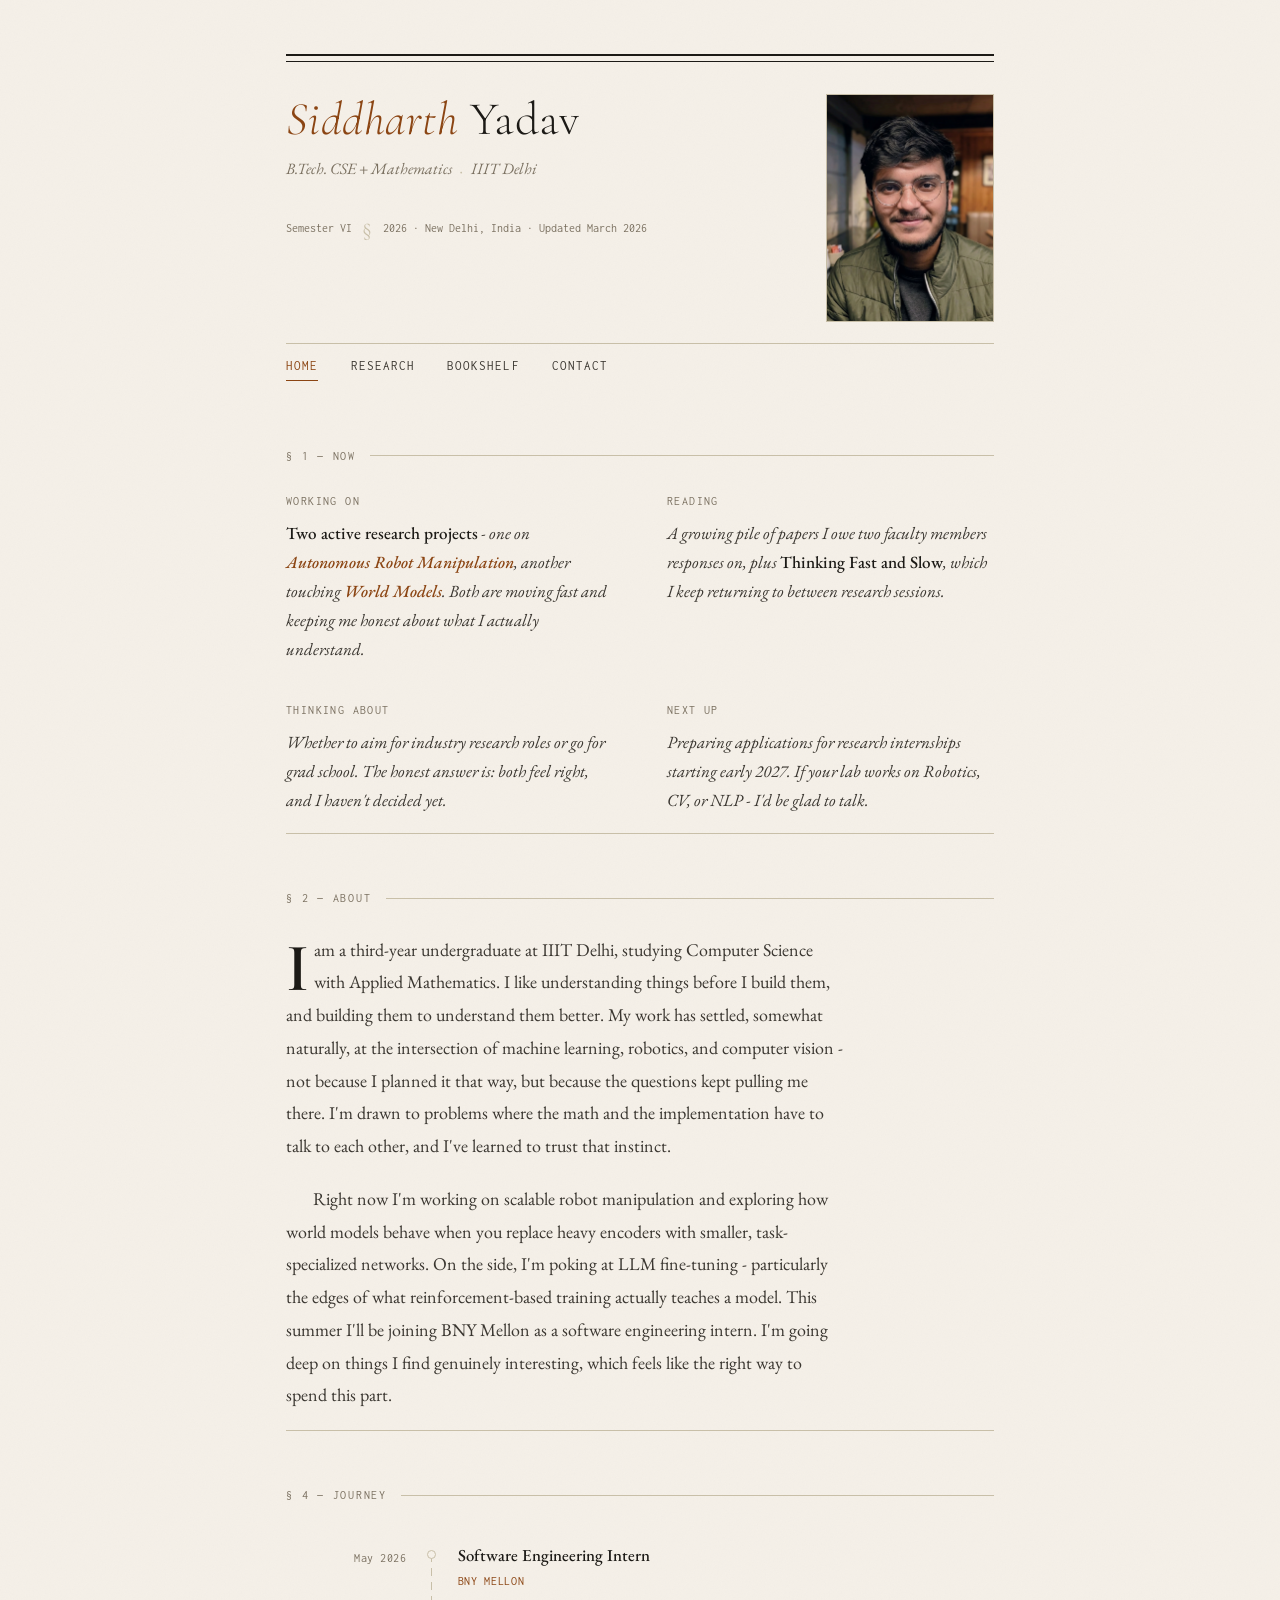
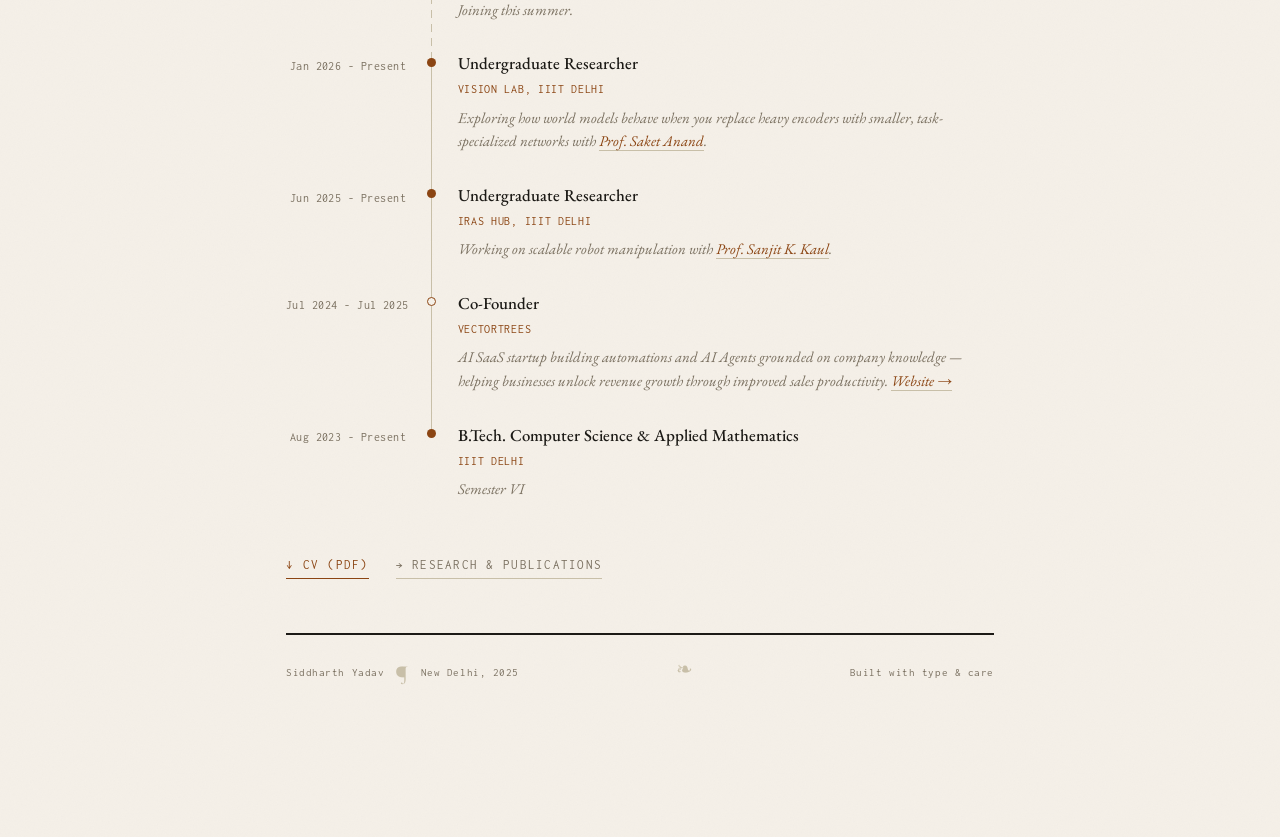
==== index.html @ 55d3227c "initial commit" ====
<!DOCTYPE html>
<html lang="en">
<head>
  <meta charset="UTF-8" />
  <meta name="viewport" content="width=device-width, initial-scale=1.0" />
  <title>Siddharth Yadav</title>
  <link rel="stylesheet" href="style.css" />
</head>
<body>
<div class="page">

  <script src="header.js"></script>

  <main>

    <!-- § NOW -->
    <section class="section anim-1" id="now">
      <div class="section-label">§ 1 — Now</div>
      <div class="now-grid">
        <div>
          <div class="now-item-label">Working on</div>
          <div class="now-item-content"><strong>Two active research projects</strong> - one on <em class="topic">Autonomous Robot Manipulation</em>, another touching <em class="topic">World Models</em>. Both are moving fast and keeping me honest about what I actually understand.</div>
        </div>
        <div>
          <div class="now-item-label">Reading</div>
          <div class="now-item-content">A growing pile of papers I owe two faculty members responses on, plus <strong>Thinking Fast and Slow</strong>, which I keep returning to between research sessions.</div>
        </div>
        <div>
          <div class="now-item-label">Thinking about</div>
          <div class="now-item-content">Whether to aim for industry research roles or go for grad school. The honest answer is: both feel right, and I haven't decided yet.</div>
        </div>
        <div>
          <div class="now-item-label">Next up</div>
          <div class="now-item-content">Preparing applications for research internships starting early 2027. If your lab works on Robotics, CV, or NLP - I'd be glad to talk.</div>
        </div>
      </div>
    </section>

    <!-- § ABOUT -->
    <section class="section anim-2" id="about">
      <div class="section-label">§ 2 — About</div>
      <div class="prose drop-cap">
        <p>I am a third-year undergraduate at IIIT Delhi, studying Computer Science with Applied Mathematics. I like understanding things before I build them, and building them to understand them better. My work has settled, somewhat naturally, at the intersection of machine learning, robotics, and computer vision - not because I planned it that way, but because the questions kept pulling me there. I'm drawn to problems where the math and the implementation have to talk to each other, and I've learned to trust that instinct.</p>

        <p>Right now I'm working on scalable robot manipulation and exploring how world models behave when you replace heavy encoders with smaller, task-specialized networks. On the side, I'm poking at LLM fine-tuning - particularly the edges of what reinforcement-based training actually teaches a model. This summer I'll be joining BNY Mellon as a software engineering intern. I'm going deep on things I find genuinely interesting, which feels like the right way to spend this part.</p>
      </div>
    </section>

    <section class="section anim-4" id="journey">
      <div class="section-label">§ 4 — Journey</div>

      <ol class="timeline">

        <li class="tl-item">
          <div class="tl-year">May 2026</div>
          <div class="tl-dot tl-dot--future"></div>
          <div class="tl-body">
            <div class="tl-role">Software Engineering Intern</div>
            <div class="tl-org">BNY Mellon</div>
            <div class="tl-desc">Joining this summer.</div>
          </div>
        </li>

        <li class="tl-item">
          <div class="tl-year">Jan 2026 - Present</div>
          <div class="tl-dot"></div>
          <div class="tl-body">
            <div class="tl-role">Undergraduate Researcher</div>
            <div class="tl-org">Vision Lab, IIIT Delhi</div>
            <div class="tl-desc">Exploring how world models behave when you replace heavy encoders with smaller, task-specialized networks with <a href="https://www.iiitd.ac.in/anands">Prof. Saket Anand</a>.</div>
          </div>
        </li>

        <li class="tl-item">
          <div class="tl-year">Jun 2025 - Present</div>
          <div class="tl-dot"></div>
          <div class="tl-body">
            <div class="tl-role">Undergraduate Researcher</div>
            <div class="tl-org">IRAS Hub, IIIT Delhi</div>
            <div class="tl-desc">Working on scalable robot manipulation with <a href="https://www.iiitd.ac.in/skkaul">Prof. Sanjit K. Kaul</a>.</div>
          </div>
        </li>

        <li class="tl-item">
          <div class="tl-year">Jul 2024 - Jul 2025</div>
          <div class="tl-dot tl-dot--open"></div>
          <div class="tl-body">
            <div class="tl-role">Co-Founder</div>
            <div class="tl-org">VectorTrees</div>
            <div class="tl-desc">AI SaaS startup building automations and AI Agents grounded on company knowledge — helping businesses unlock revenue growth through improved sales productivity. <a href="https://vectortrees.vercel.app/">Website &rarr;</a></div>
          </div>
        </li>

        <li class="tl-item">
          <div class="tl-year">Aug 2023 - Present</div>
          <div class="tl-dot"></div>
          <div class="tl-body">
            <div class="tl-role">B.Tech. Computer Science &amp; Applied Mathematics</div>
            <div class="tl-org">IIIT Delhi</div>
            <div class="tl-desc">Semester VI</div>
          </div>
        </li>

      </ol>

      <div style="margin-top:2rem; display:flex; gap:1.5rem; flex-wrap:wrap;">
        <a href="#" class="text-link text-link-accent">&#8595; CV (PDF)</a>
        <a href="research.html" class="text-link text-link-muted">&rarr; Research &amp; publications</a>
      </div>
    </section>


    <!-- § NEWS
    <section class="section anim-3" id="news">
      <div class="section-label">§ 3 — News</div>
      <ul class="news-list">
        <li>
          <span class="news-date">Jan 2025</span>
          <span class="news-text">Paper accepted at the <em>ICLR Workshop</em> — my first published work. <a href="research.html">Read →</a><span class="news-tag">Paper</span></span>
        </li>
        <li>
          <span class="news-date">Dec 2024</span>
          <span class="news-text">Began a third active research collaboration, this time on a problem at the intersection of CV and NLP.<span class="news-tag">Research</span></span>
        </li>
        <li>
          <span class="news-date">Aug 2024</span>
          <span class="news-text">Started Semester V — deepest coursework yet, and the point where the applied maths started feeling useful rather than compulsory.<span class="news-tag">Academic</span></span>
        </li>
        <li>
          <span class="news-date">May 2024</span>
          <span class="news-text">Joined a second faculty lab, expanding my research to include natural language processing.<span class="news-tag">Research</span></span>
        </li>
        <li>
          <span class="news-date">Jan 2024</span>
          <span class="news-text">Began working with my first research supervisor at IIIT Delhi, on problems in computer vision and visual reasoning.<span class="news-tag">Research</span></span>
        </li>
      </ul>
    </section>

  </main> -->

  <footer class="site-footer">
    <span>Siddharth Yadav <span class="ornament">¶</span> New Delhi, 2025</span>
    <span class="footer-ornament">❧</span>
    <span>Built with type &amp; care</span>
  </footer>

</div>
</body>
</html>
---- style.css ----
@import url('https://fonts.googleapis.com/css2?family=EB+Garamond:ital,wght@0,400;0,500;0,600;1,400;1,500&family=Cormorant+Garamond:ital,wght@0,300;0,400;0,600;1,300;1,400&family=Inconsolata:wght@400;500&display=swap');

:root {
  --cream:    #f5f0e8;
  --cream-dk: #ede8dc;
  --ink:      #1c1a16;
  --ink-lt:   #3a3630;
  --ink-muted:#7a7060;
  --rule:     #c8bfa8;
  --accent:   #8b4513;
  --serif:    'EB Garamond', Georgia, serif;
  --display:  'Cormorant Garamond', Georgia, serif;
  --mono:     'Inconsolata', monospace;
}

*, *::before, *::after { box-sizing: border-box; margin: 0; padding: 0; }
html { font-size: 18px; scroll-behavior: smooth; }

body {
  background-color: var(--cream);
  color: var(--ink);
  font-family: var(--serif);
  line-height: 1.75;
  background-image: url("data:image/svg+xml,%3Csvg xmlns='http://www.w3.org/2000/svg' width='300' height='300'%3E%3Cfilter id='noise'%3E%3CfeTurbulence type='fractalNoise' baseFrequency='0.75' numOctaves='4' stitchTiles='stitch'/%3E%3CfeColorMatrix type='saturate' values='0'/%3E%3C/filter%3E%3Crect width='300' height='300' filter='url(%23noise)' opacity='0.035'/%3E%3C/svg%3E");
  min-height: 100vh;
}

/* ── LAYOUT ── */
.page { max-width: 780px; margin: 0 auto; padding: 0 2rem; }

.top-rule      { border: none; border-top: 2.5px solid var(--ink); margin: 3rem 0 0; }
.top-rule-thin { border: none; border-top: 1px solid var(--ink); margin: 0.25rem 0 0; }

/* ── SITE HEADER (shared across all pages) ── */
.site-header {
  padding: 1.8rem 0 0;
}
.site-header-inner {
  display: grid;
  grid-template-columns: 1fr auto;
  align-items: start;
  gap: 1.5rem;
  padding-bottom: 1.2rem;
}
.masthead-name {
  font-family: var(--display);
  font-size: 2.6rem;
  font-weight: 300;
  letter-spacing: 0.01em;
  line-height: 1.1;
  text-decoration: none;
  color: var(--ink);
  display: block;
}
.masthead-name em { font-style: italic; color: var(--accent); }
.masthead-tagline { font-size: 0.88rem; color: var(--ink-muted); font-style: italic; margin-top: 0.35rem; }
.masthead-meta {
  font-family: var(--mono);
  font-size: 0.68rem;
  color: var(--ink-muted);
  line-height: 1.9;
  margin-top: 1.1rem;
}

/* Portrait */
.portrait-wrap { display: flex; flex-direction: column; align-items: center; gap: 0.45rem; }
.portrait-box {
  width: 168px; height: 228px;
  border: 1px solid var(--rule);
  overflow: hidden;
  flex-shrink: 0;
}
.portrait-box img { width: 100%; height: 100%; object-fit: cover; display: block; }

/* ── NAV ── */
.site-nav {
  border-top: 1px solid var(--rule);
  padding: 0.6rem 0;
  display: flex;
  gap: 1.8rem;
  flex-wrap: wrap;
  font-family: var(--mono);
  font-size: 0.72rem;
  letter-spacing: 0.08em;
  text-transform: uppercase;
  margin-bottom: 0;
}
.site-nav a { color: var(--ink-lt); text-decoration: none; transition: color 0.2s; }
.site-nav a:hover { color: var(--accent); }
.site-nav a.active { color: var(--accent); border-bottom: 1px solid var(--accent); padding-bottom: 2px; }

/* ── MAIN CONTENT ── */
main { padding: 3rem 0 5rem; }

/* ── SECTION LABEL ── */
.section-label {
  font-family: var(--mono);
  font-size: 0.65rem;
  letter-spacing: 0.15em;
  text-transform: uppercase;
  color: var(--ink-muted);
  margin-bottom: 1.4rem;
  display: flex;
  align-items: center;
  gap: 0.8rem;
}
.section-label::after { content: ''; flex: 1; height: 1px; background: var(--rule); }

.section { padding: 3rem 0 1rem; border-top: 1px solid var(--rule); }
.section:first-child { border-top: none; padding-top: 0; }

/* ── PROSE ── */
.prose { font-size: 1rem; line-height: 1.82; color: var(--ink-lt); max-width: 62ch; }
.prose p + p { margin-top: 1.1em; text-indent: 1.5em; }
.prose a { color: var(--accent); text-decoration: underline; text-decoration-thickness: 1px; text-underline-offset: 2px; }
.prose.drop-cap p:first-child::first-letter {
  font-family: var(--display);
  font-size: 3.8rem; font-weight: 600;
  float: left; line-height: 0.78;
  margin-right: 0.08em; margin-top: 0.12em;
  color: var(--ink);
}

/* ── NOW GRID ── */
.now-grid { display: grid; grid-template-columns: 1fr 1fr; gap: 2rem 3rem; margin-top: 1.2rem; }
.now-item-label { font-family: var(--mono); font-size: 0.65rem; letter-spacing: 0.12em; text-transform: uppercase; color: var(--ink-muted); margin-bottom: 0.4rem; }
.now-item-content { font-size: 0.95rem; color: var(--ink-lt); line-height: 1.7; font-style: italic; }
.now-item-content strong { font-style: normal; font-weight: 500; color: var(--ink); }
.now-item-content .topic { font-style: italic; color: var(--accent); font-weight: 500; }

/* ── NEWS ── */
.news-list { list-style: none; margin-top: 0.3rem; }
.news-list li {
  display: grid;
  grid-template-columns: 88px 1fr;
  gap: 0 1.4rem;
  padding: 0.85rem 0;
  border-bottom: 1px solid var(--cream-dk);
  align-items: baseline;
}
.news-date { font-family: var(--mono); font-size: 0.65rem; color: var(--ink-muted); white-space: nowrap; padding-top: 0.2rem; }
.news-text { font-size: 0.92rem; color: var(--ink-lt); line-height: 1.6; }
.news-text a { color: var(--accent); text-decoration: none; border-bottom: 1px solid var(--rule); transition: border-color 0.2s; }
.news-text a:hover { border-color: var(--accent); }
.news-tag {
  display: inline-block;
  font-family: var(--mono); font-size: 0.54rem;
  letter-spacing: 0.1em; text-transform: uppercase;
  color: var(--ink-muted); border: 1px solid var(--rule);
  padding: 0.1em 0.5em; margin-left: 0.4em;
  vertical-align: middle; position: relative; top: -1px;
}

/* ── JOURNEY TIMELINE ── */
.timeline {
  list-style: none;
  position: relative;
  margin-top: 0.8rem;
  padding-left: 0;
}
.tl-item {
  display: grid;
  grid-template-columns: 120px 12px 1fr;
  gap: 0 1.1rem;
  align-items: start;
  padding: 0.75rem 0;
  position: relative;
}
/* Seamless segment: runs from this dot's center to the next dot's center */
.tl-item:not(:last-child)::after {
  content: '';
  position: absolute;
  left: calc(120px + 1.1rem + 5px);
  top: calc(0.75rem + 0.3rem + 4.5px);        /* this dot center    */
  bottom: calc(-0.75rem - 0.3rem - 4.5px);     /* next dot center    */
  width: 1px;
  background: var(--rule);
}
/* Dashed accent segment from a future entry */
.tl-item:has(.tl-dot--future):not(:last-child)::after {
  background: repeating-linear-gradient(
    to bottom,
    var(--rule) 0px,
    var(--rule) 8px,
    transparent 8px,
    transparent 14px
  );
  border-left: none;
  width: 1px;
  left: calc(120px + 1.1rem + 5px);
}
.tl-year {
  font-family: var(--mono);
  font-size: 0.64rem;
  color: var(--ink-muted);
  text-align: right;
  padding-top: 0.2rem;
  letter-spacing: 0.04em;
  white-space: nowrap;
}
.tl-dot {
  width: 9px;
  height: 9px;
  border-radius: 50%;
  background: var(--accent);
  margin-top: 0.3rem;
  position: relative;
  z-index: 1;
  flex-shrink: 0;
  justify-self: center;
}
/* Open dot = still ongoing */
.tl-dot--future {
  background: var(--cream);
  border: 1.5px solid var(--rule);
}
/* Accent ring = upcoming / future */
.tl-dot--open {
  width: 9px;
  height: 9px;
  background: var(--cream);
  border: 1.5px solid var(--accent);
}
.tl-body { padding-bottom: 0.2rem; }
.tl-role {
  font-size: 0.93rem;
  font-weight: 500;
  color: var(--ink);
  line-height: 1.4;
}
.tl-org {
  font-family: var(--mono);
  font-size: 0.64rem;
  letter-spacing: 0.06em;
  color: var(--accent);
  text-transform: uppercase;
  margin-top: 0.2rem;
}
.tl-desc {
  font-size: 0.83rem;
  color: var(--ink-muted);
  font-style: italic;
  margin-top: 0.35rem;
  line-height: 1.6;
}
.tl-desc a {
  color: var(--accent);
  text-decoration: none;
  border-bottom: 1px solid var(--rule);
  transition: border-color 0.2s;
}
.tl-desc a:hover { border-color: var(--accent); }

/* ── PUBLICATIONS ── */
.paper-list { list-style: none; margin-top: 0.5rem; }
.paper-list li {
  padding: 1.1rem 0; border-bottom: 1px solid var(--cream-dk);
  display: grid; grid-template-columns: auto 1fr; gap: 0 1.4rem;
}
.paper-year { font-family: var(--mono); font-size: 0.7rem; color: var(--ink-muted); padding-top: 0.25rem; white-space: nowrap; }
.paper-title { font-size: 0.97rem; color: var(--ink); font-weight: 500; line-height: 1.4; margin-bottom: 0.2rem; }
.paper-title a { color: inherit; text-decoration: none; border-bottom: 1px solid var(--rule); transition: border-color 0.2s, color 0.2s; }
.paper-title a:hover { color: var(--accent); border-color: var(--accent); }
.paper-meta { font-size: 0.78rem; color: var(--ink-muted); font-style: italic; }

/* ── BOOKSHELF ── */
.bookshelf-intro { font-size: 0.9rem; color: var(--ink-muted); font-style: italic; margin-bottom: 1.8rem; max-width: 56ch; line-height: 1.7; }
.book-list { list-style: none; }
.book-entry {
  padding: 1.3rem 0; border-bottom: 1px solid var(--cream-dk);
  display: grid; grid-template-columns: 50px 1fr; gap: 0 1.4rem; align-items: start;
}
.book-spine {
  width: 50px; height: 68px;
  display: flex; align-items: center; justify-content: center;
  font-family: var(--mono); font-size: 0.48rem;
  writing-mode: vertical-rl; text-orientation: mixed;
  letter-spacing: 0.08em; text-transform: uppercase;
  color: rgba(255,255,255,0.75); border-radius: 1px;
  padding: 4px 3px; overflow: hidden; flex-shrink: 0;
}
.book-title { font-weight: 500; color: var(--ink); font-size: 0.97rem; line-height: 1.3; }
.book-author { font-family: var(--mono); font-size: 0.64rem; color: var(--ink-muted); letter-spacing: 0.06em; margin: 0.25rem 0 0.55rem; }
.book-note { font-size: 0.88rem; color: var(--ink-lt); line-height: 1.65; font-style: italic; }
.book-stars { color: var(--accent); font-size: 0.72rem; letter-spacing: 0.12em; margin-top: 0.5rem; }

/* ── CONTACT ── */
.contact-block { display: flex; flex-direction: column; gap: 0.5rem; margin-top: 0.5rem; }
.contact-line { display: flex; align-items: baseline; gap: 1rem; font-size: 0.9rem; }
.contact-key { font-family: var(--mono); font-size: 0.65rem; letter-spacing: 0.1em; text-transform: uppercase; color: var(--ink-muted); width: 80px; flex-shrink: 0; }
.contact-val a { color: var(--accent); text-decoration: none; border-bottom: 1px solid transparent; transition: border-color 0.2s; }
.contact-val a:hover { border-color: var(--accent); }

/* ── FOOTER ── */
.site-footer {
  margin: 2rem 0 3rem;
  padding-top: 1rem;
  border-top: 2.5px solid var(--ink);
  display: flex;
  justify-content: space-between;
  align-items: baseline;
  font-family: var(--mono);
  font-size: 0.62rem;
  color: var(--ink-muted);
  letter-spacing: 0.05em;
}
.footer-ornament { font-family: var(--display); font-size: 1.1rem; color: var(--rule); }
.ornament { color: var(--rule); font-family: var(--display); font-size: 1.2rem; margin: 0 0.2em; vertical-align: middle; }

/* ── LINK BUTTON ── */
.text-link {
  font-family: var(--mono); font-size: 0.7rem; letter-spacing: 0.1em;
  text-transform: uppercase; text-decoration: none;
  border-bottom: 1px solid; padding-bottom: 2px;
  transition: opacity 0.2s;
}
.text-link:hover { opacity: 0.7; }
.text-link-accent { color: var(--accent); border-color: var(--accent); }
.text-link-muted  { color: var(--ink-muted); border-color: var(--rule); }

/* ── ANIMATIONS ── */
@keyframes fadeUp {
  from { opacity: 0; transform: translateY(12px); }
  to   { opacity: 1; transform: translateY(0); }
}
.site-header { animation: fadeUp 0.6s ease both; }
.site-nav    { animation: fadeUp 0.6s 0.08s ease both; }
.anim-1 { animation: fadeUp 0.6s 0.14s ease both; }
.anim-2 { animation: fadeUp 0.6s 0.22s ease both; }
.anim-3 { animation: fadeUp 0.6s 0.30s ease both; }
.anim-4 { animation: fadeUp 0.6s 0.38s ease both; }

/* ── RESPONSIVE ── */
@media (max-width: 600px) {
  html { font-size: 16px; }
  .site-header-inner { grid-template-columns: 1fr; }
  .portrait-wrap { flex-direction: row; align-items: center; gap: 1rem; margin-top: 1rem; }
  .now-grid { grid-template-columns: 1fr; }
  .cv-list li { grid-template-columns: 1fr; }
  .cv-period { margin-bottom: 0.1rem; }
  .news-list li { grid-template-columns: 1fr; gap: 0.15rem 0; }
  .book-entry { grid-template-columns: 1fr; }
  .book-spine { display: none; }
  .site-footer { flex-direction: column; gap: 0.5rem; }
}
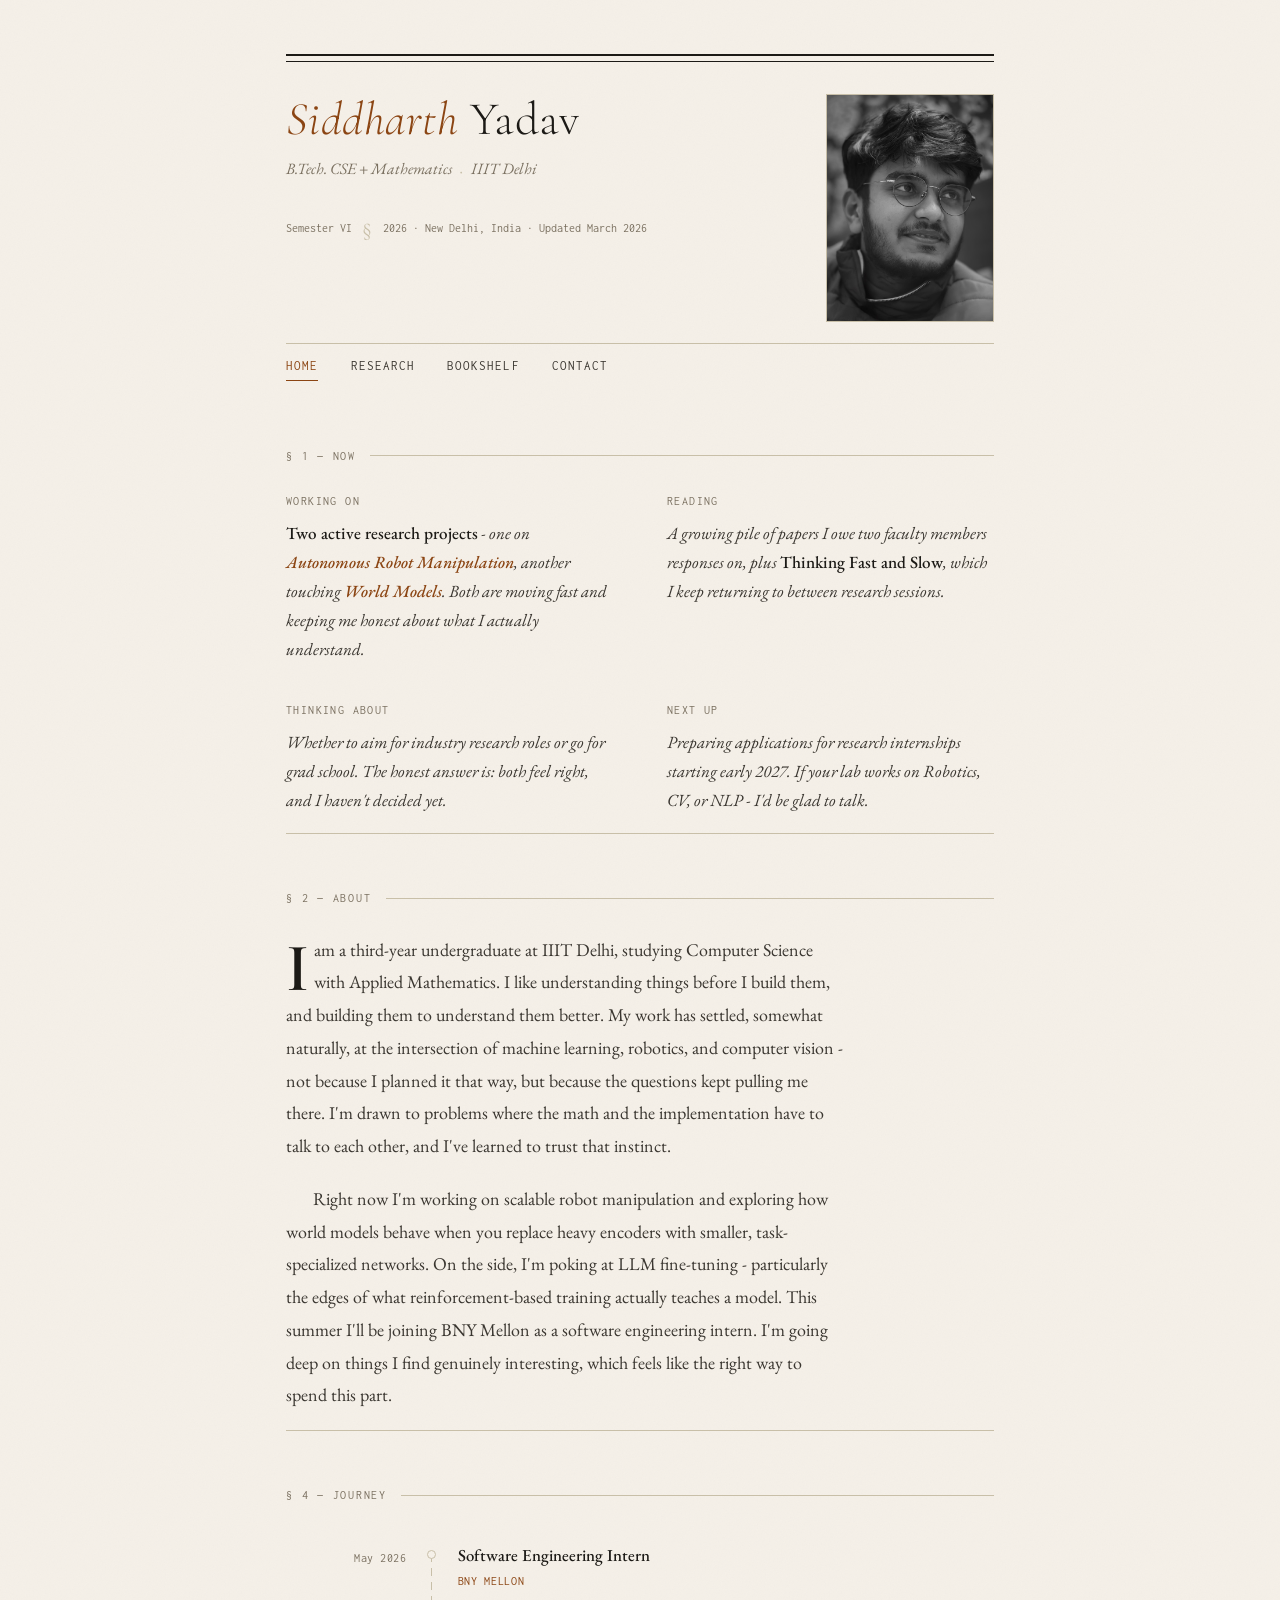
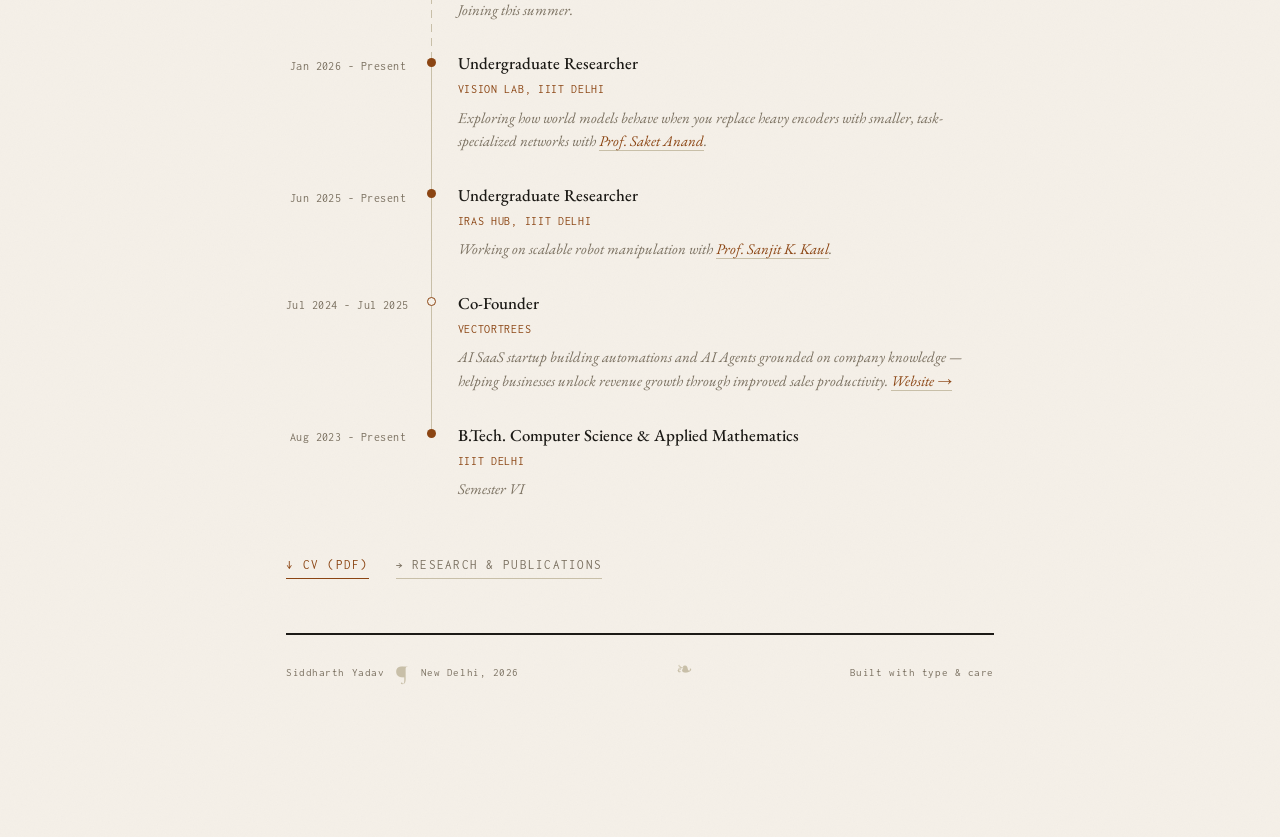
==== commit 77a60134: "added book covers and fixed links" ====
--- a/index.html
+++ b/index.html
@@ -140,7 +140,7 @@
   </main> -->
 
   <footer class="site-footer">
-    <span>Siddharth Yadav <span class="ornament">¶</span> New Delhi, 2025</span>
+    <span>Siddharth Yadav <span class="ornament">¶</span> New Delhi, 2026</span>
     <span class="footer-ornament">❧</span>
     <span>Built with type &amp; care</span>
   </footer>
--- a/style.css
+++ b/style.css
@@ -278,7 +278,11 @@
   letter-spacing: 0.08em; text-transform: uppercase;
   color: rgba(255,255,255,0.75); border-radius: 1px;
   padding: 4px 3px; overflow: hidden; flex-shrink: 0;
-}
+  background-size: cover;
+  background-position: center;
+  background-repeat: no-repeat;
+}
+.book-spine.has-cover { color: transparent; }
 .book-title { font-weight: 500; color: var(--ink); font-size: 0.97rem; line-height: 1.3; }
 .book-author { font-family: var(--mono); font-size: 0.64rem; color: var(--ink-muted); letter-spacing: 0.06em; margin: 0.25rem 0 0.55rem; }
 .book-note { font-size: 0.88rem; color: var(--ink-lt); line-height: 1.65; font-style: italic; }
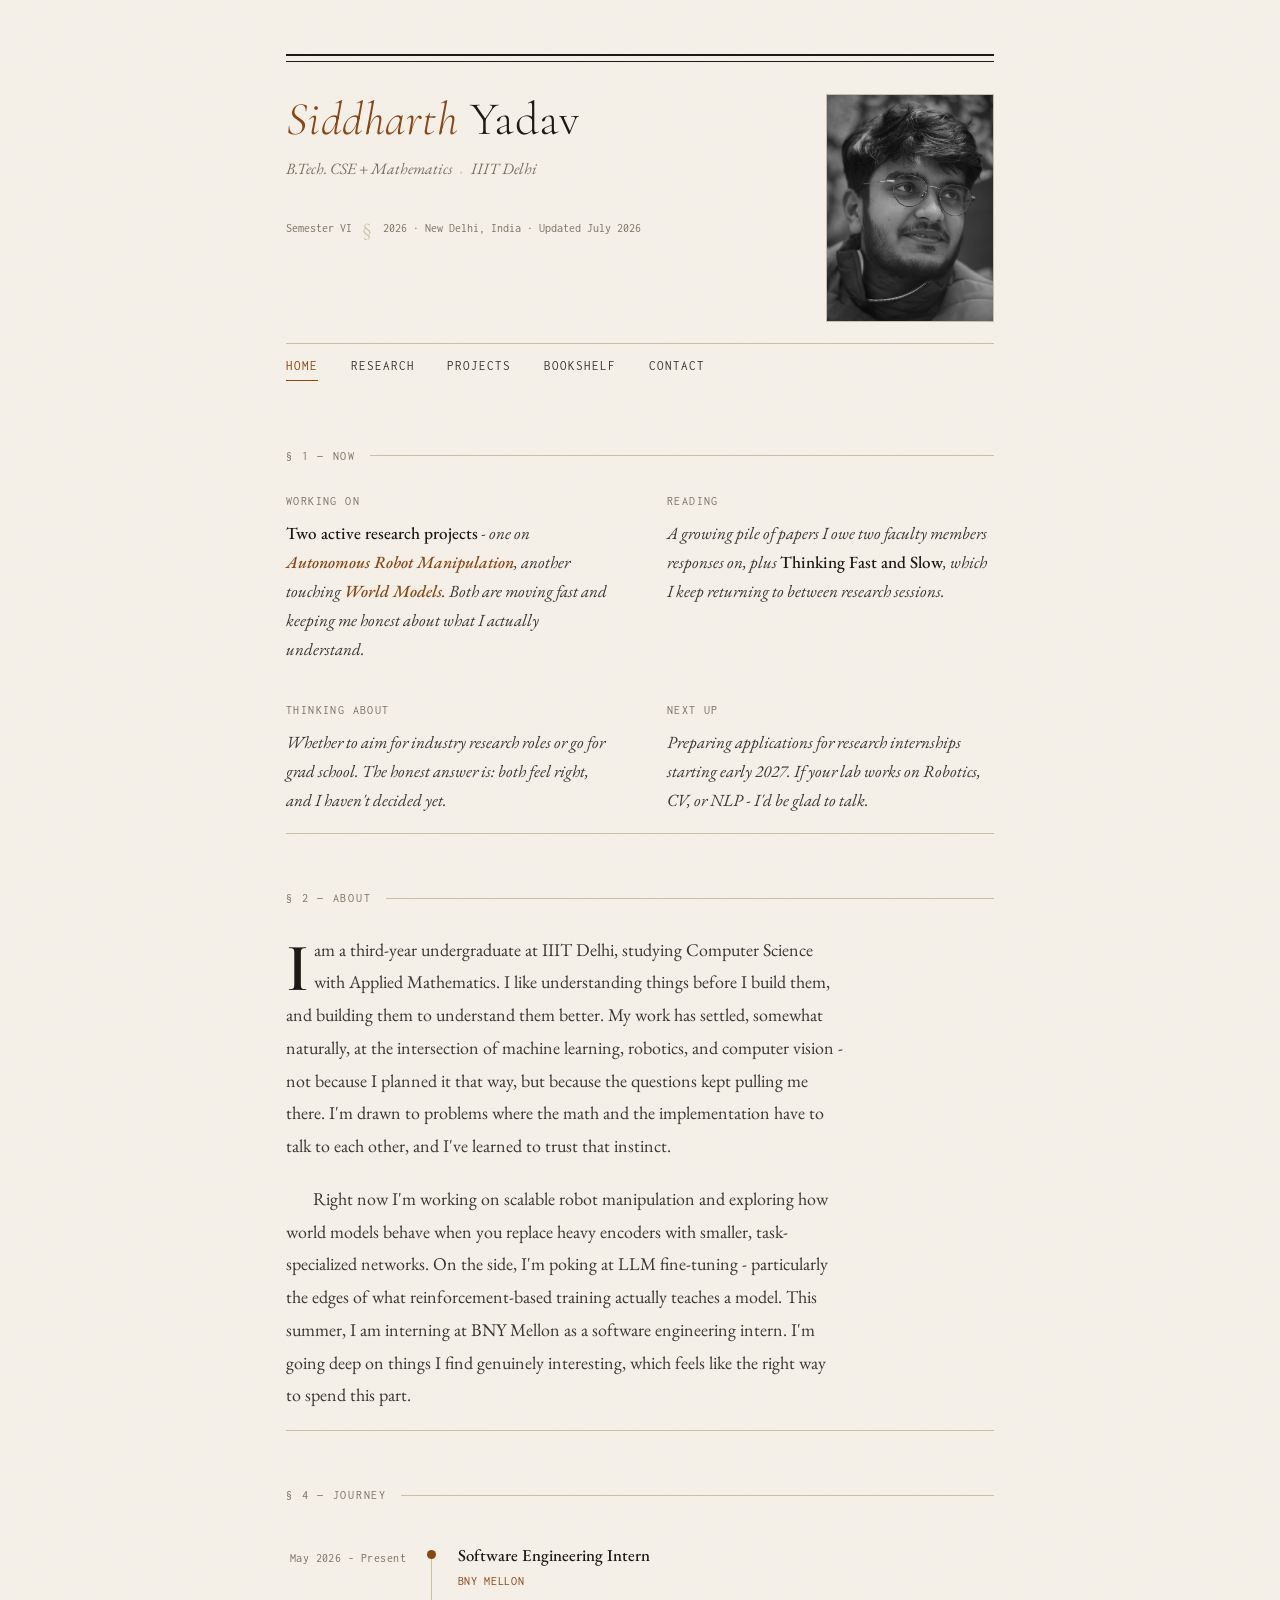
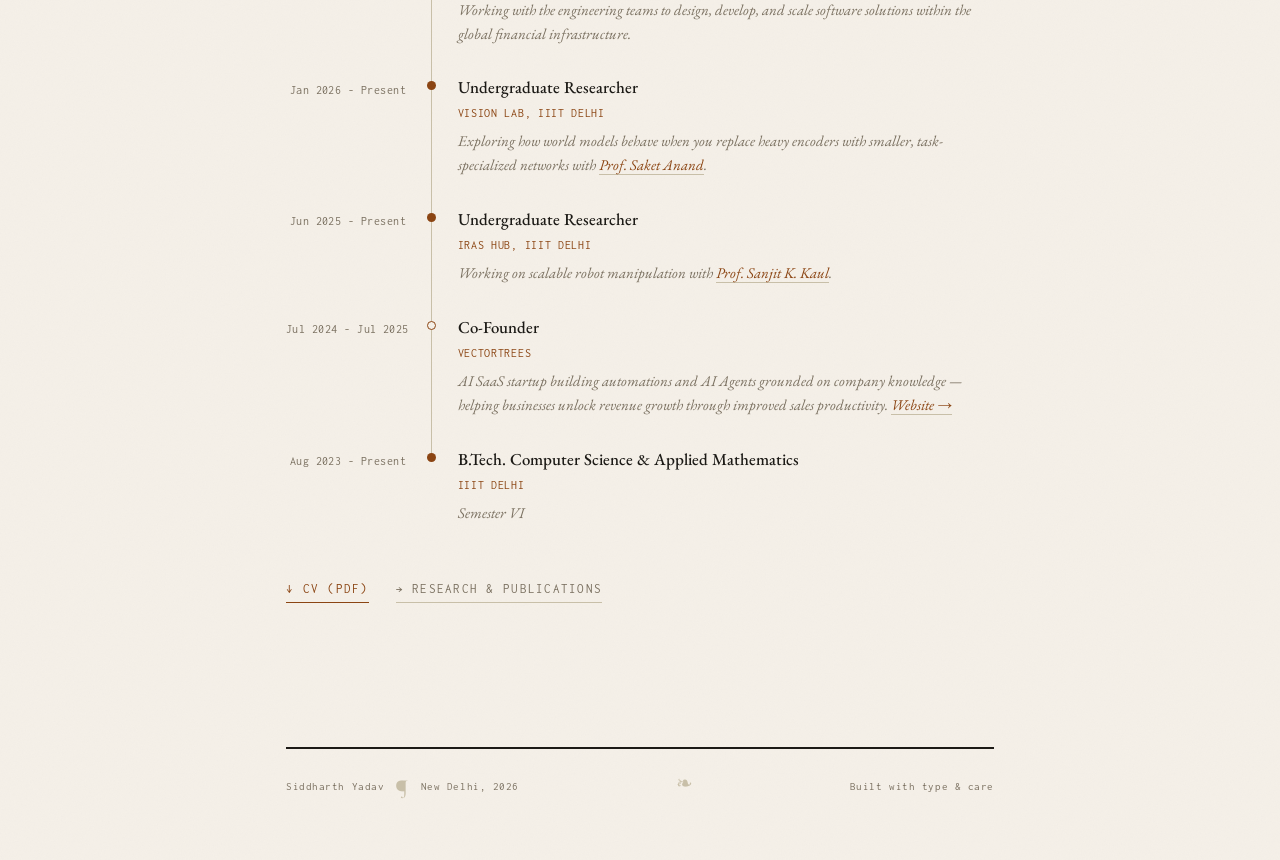
==== commit 133f931d: "added project page" ====
--- a/index.html
+++ b/index.html
@@ -42,22 +42,22 @@
       <div class="prose drop-cap">
         <p>I am a third-year undergraduate at IIIT Delhi, studying Computer Science with Applied Mathematics. I like understanding things before I build them, and building them to understand them better. My work has settled, somewhat naturally, at the intersection of machine learning, robotics, and computer vision - not because I planned it that way, but because the questions kept pulling me there. I'm drawn to problems where the math and the implementation have to talk to each other, and I've learned to trust that instinct.</p>
 
-        <p>Right now I'm working on scalable robot manipulation and exploring how world models behave when you replace heavy encoders with smaller, task-specialized networks. On the side, I'm poking at LLM fine-tuning - particularly the edges of what reinforcement-based training actually teaches a model. This summer I'll be joining BNY Mellon as a software engineering intern. I'm going deep on things I find genuinely interesting, which feels like the right way to spend this part.</p>
+        <p>Right now I'm working on scalable robot manipulation and exploring how world models behave when you replace heavy encoders with smaller, task-specialized networks. On the side, I'm poking at LLM fine-tuning - particularly the edges of what reinforcement-based training actually teaches a model. This summer, I am interning at BNY Mellon as a software engineering intern. I'm going deep on things I find genuinely interesting, which feels like the right way to spend this part.</p>
       </div>
     </section>
-
+ 
     <section class="section anim-4" id="journey">
       <div class="section-label">§ 4 — Journey</div>
-
+ 
       <ol class="timeline">
-
+ 
         <li class="tl-item">
-          <div class="tl-year">May 2026</div>
-          <div class="tl-dot tl-dot--future"></div>
+          <div class="tl-year">May 2026 - Present</div>
+          <div class="tl-dot"></div>
           <div class="tl-body">
             <div class="tl-role">Software Engineering Intern</div>
             <div class="tl-org">BNY Mellon</div>
-            <div class="tl-desc">Joining this summer.</div>
+            <div class="tl-desc">Working with the engineering teams to design, develop, and scale software solutions within the global financial infrastructure.</div>
           </div>
         </li>
 
@@ -104,7 +104,7 @@
       </ol>
 
       <div style="margin-top:2rem; display:flex; gap:1.5rem; flex-wrap:wrap;">
-        <a href="#" class="text-link text-link-accent">&#8595; CV (PDF)</a>
+        <a href="Siddharth_SDE_CV.pdf" target="_blank" class="text-link text-link-accent">&#8595; CV (PDF)</a>
         <a href="research.html" class="text-link text-link-muted">&rarr; Research &amp; publications</a>
       </div>
     </section>
@@ -139,11 +139,6 @@
 
   </main> -->
 
-  <footer class="site-footer">
-    <span>Siddharth Yadav <span class="ornament">¶</span> New Delhi, 2026</span>
-    <span class="footer-ornament">❧</span>
-    <span>Built with type &amp; care</span>
-  </footer>
 
 </div>
 </body>
--- a/style.css
+++ b/style.css
@@ -170,7 +170,7 @@
 .tl-item:not(:last-child)::after {
   content: '';
   position: absolute;
-  left: calc(120px + 1.1rem + 5px);
+  left: calc(120px + 1.1rem + 5.5px);
   top: calc(0.75rem + 0.3rem + 4.5px);        /* this dot center    */
   bottom: calc(-0.75rem - 0.3rem - 4.5px);     /* next dot center    */
   width: 1px;
@@ -187,7 +187,7 @@
   );
   border-left: none;
   width: 1px;
-  left: calc(120px + 1.1rem + 5px);
+  left: calc(120px + 1.1rem + 5.5px);
 }
 .tl-year {
   font-family: var(--mono);
@@ -334,7 +334,6 @@
 .anim-3 { animation: fadeUp 0.6s 0.30s ease both; }
 .anim-4 { animation: fadeUp 0.6s 0.38s ease both; }
 
-/* ── RESPONSIVE ── */
 @media (max-width: 600px) {
   html { font-size: 16px; }
   .site-header-inner { grid-template-columns: 1fr; }
@@ -346,4 +345,123 @@
   .book-entry { grid-template-columns: 1fr; }
   .book-spine { display: none; }
   .site-footer { flex-direction: column; gap: 0.5rem; }
-}
+  .project-card { grid-template-columns: 1fr; }
+  .project-media { height: 180px; }
+}
+
+/* ── PROJECTS ── */
+.projects-intro {
+  font-size: 0.9rem;
+  color: var(--ink-muted);
+  font-style: italic;
+  margin-bottom: 1.8rem;
+  max-width: 56ch;
+  line-height: 1.7;
+}
+
+.project-list { list-style: none; }
+
+.project-card {
+  display: grid;
+  grid-template-columns: 220px 1fr;
+  gap: 0 1.8rem;
+  padding: 1.6rem 0;
+  border-bottom: 1px solid var(--cream-dk);
+  align-items: start;
+}
+
+.project-media {
+  width: 100%;
+  aspect-ratio: 16 / 10;
+  overflow: hidden;
+  border: 1px solid var(--rule);
+  background: var(--cream-dk);
+  flex-shrink: 0;
+}
+
+.project-media img,
+.project-media video {
+  width: 100%;
+  height: 100%;
+  object-fit: cover;
+  display: block;
+}
+
+/* Placeholder shown when no media is provided */
+.project-media-placeholder {
+  width: 100%;
+  height: 100%;
+  display: flex;
+  align-items: center;
+  justify-content: center;
+  font-family: var(--mono);
+  font-size: 0.6rem;
+  letter-spacing: 0.12em;
+  text-transform: uppercase;
+  color: var(--rule);
+}
+
+.project-body { display: flex; flex-direction: column; gap: 0.45rem; }
+
+.project-tags {
+  display: flex;
+  flex-wrap: wrap;
+  gap: 0.35rem;
+  margin-bottom: 0.1rem;
+}
+.project-tag {
+  font-family: var(--mono);
+  font-size: 0.54rem;
+  letter-spacing: 0.1em;
+  text-transform: uppercase;
+  color: var(--ink-muted);
+  border: 1px solid var(--rule);
+  padding: 0.1em 0.55em;
+}
+
+.project-title {
+  font-size: 1rem;
+  font-weight: 500;
+  color: var(--ink);
+  line-height: 1.35;
+  text-decoration: none;
+}
+a.project-title:hover { color: var(--accent); }
+
+.project-year {
+  font-family: var(--mono);
+  font-size: 0.62rem;
+  color: var(--ink-muted);
+  letter-spacing: 0.06em;
+}
+
+.project-desc {
+  font-size: 0.88rem;
+  color: var(--ink-lt);
+  font-style: italic;
+  line-height: 1.65;
+  margin-top: 0.2rem;
+}
+
+.project-links {
+  display: flex;
+  flex-wrap: wrap;
+  gap: 1rem;
+  margin-top: 0.6rem;
+}
+
+.project-link {
+  font-family: var(--mono);
+  font-size: 0.64rem;
+  letter-spacing: 0.1em;
+  text-transform: uppercase;
+  color: var(--ink-muted);
+  text-decoration: none;
+  border-bottom: 1px solid var(--rule);
+  padding-bottom: 1px;
+  transition: color 0.2s, border-color 0.2s;
+}
+.project-link:hover { color: var(--accent); border-color: var(--accent); }
+.project-link--accent { color: var(--accent); border-color: var(--accent); }
+.project-link--accent:hover { opacity: 0.75; }
+
